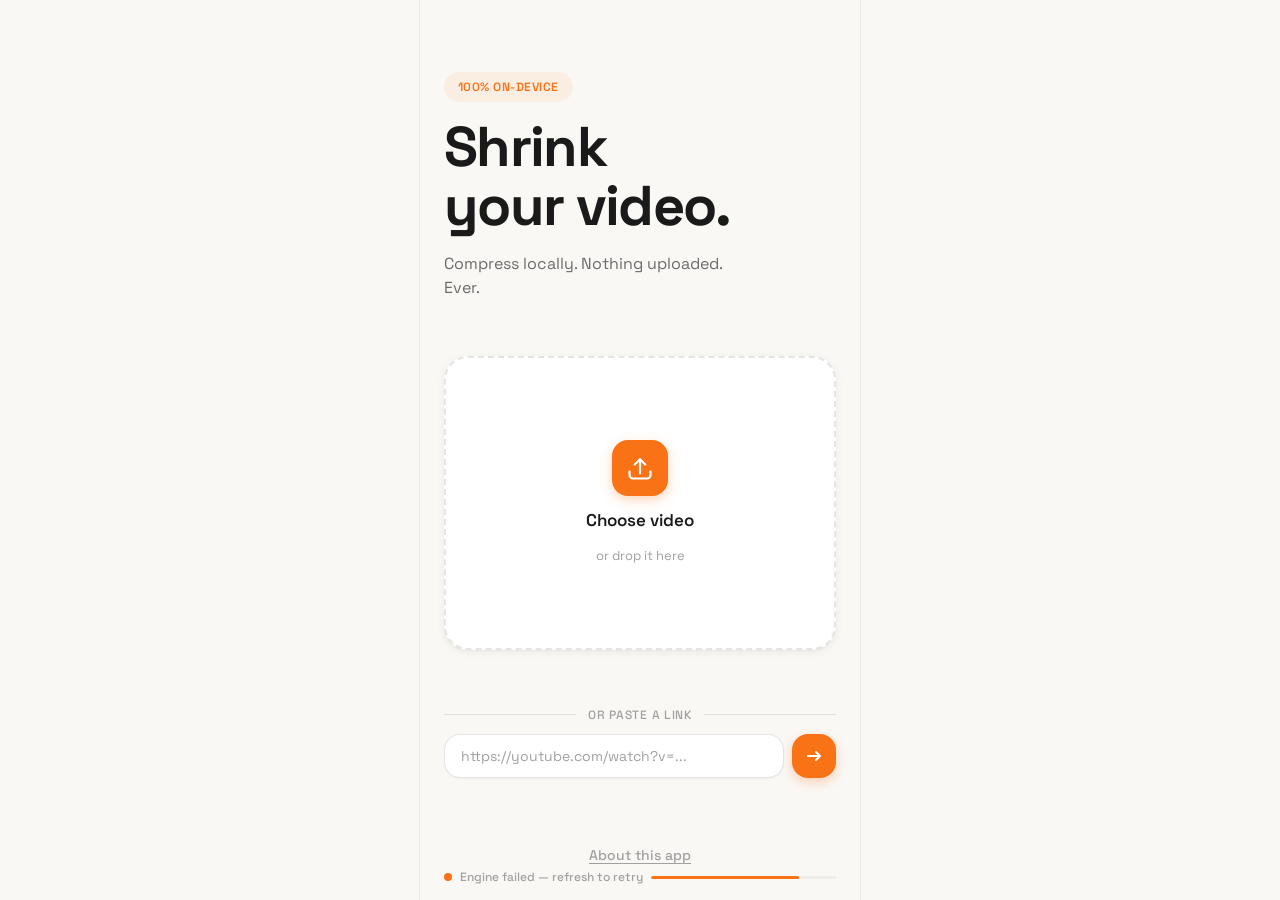
==== index.html @ b81a6e97 "Backup from mat server" ====
<!DOCTYPE html>
<html lang="en">
<head>
    <meta charset="UTF-8">
    <meta name="viewport" content="width=device-width, initial-scale=1.0, viewport-fit=cover, user-scalable=no">
    <meta name="apple-mobile-web-app-capable" content="yes">
    <meta name="apple-mobile-web-app-status-bar-style" content="default">
    <meta name="theme-color" content="#FAF8F5">
    <meta name="description" content="Compress videos instantly on your device. No uploads, no servers.">
    <title>Compress</title>
    <link rel="manifest" href="manifest.json">
    <link rel="icon" href="data:image/svg+xml,<svg xmlns='http://www.w3.org/2000/svg' viewBox='0 0 100 100'><rect width='100' height='100' rx='22' fill='%23F97316'/><path d='M30 32L50 48L70 32M30 68L50 52L70 68M35 50H65' stroke='white' stroke-width='7' stroke-linecap='round' stroke-linejoin='round' fill='none'/></svg>">
    <link rel="apple-touch-icon" href="icon-192.png">
    <link rel="preconnect" href="https://fonts.googleapis.com">
    <link rel="preconnect" href="https://fonts.gstatic.com" crossorigin>
    <link href="https://fonts.googleapis.com/css2?family=Space+Grotesk:wght@400;500;600;700&display=swap" rel="stylesheet">
    <link rel="stylesheet" href="style.css">
</head>
<body>
    <div id="app">
        <!-- Screen 1: Select Video -->
        <div id="screen-select" class="screen active" data-screen="0">
            <div class="screen-inner">
                <div class="select-top">
                    <span class="badge">100% on-device</span>
                    <h1>Shrink<br>your video.</h1>
                    <p class="tagline">Compress locally. Nothing uploaded. Ever.</p>
                </div>

                <label class="file-picker" id="dropZone">
                    <input type="file" accept="video/*" id="fileInput" hidden>
                    <div class="picker-inner">
                        <div class="picker-icon">
                            <svg viewBox="0 0 32 32" fill="none">
                                <path d="M16 22V6" stroke="currentColor" stroke-width="2.5" stroke-linecap="round"/>
                                <path d="M10 12L16 6L22 12" stroke="currentColor" stroke-width="2.5" stroke-linecap="round" stroke-linejoin="round"/>
                                <path d="M4 20v4a4 4 0 004 4h16a4 4 0 004-4v-4" stroke="currentColor" stroke-width="2.5" stroke-linecap="round"/>
                            </svg>
                        </div>
                        <span class="picker-label">Choose video</span>
                        <span class="picker-sub">or drop it here</span>
                    </div>
                </label>

                <!-- URL download -->
                <div class="url-section">
                    <div class="url-divider"><span>or paste a link</span></div>
                    <div class="url-input-wrap">
                        <input type="url" id="urlInput" class="url-input" placeholder="https://youtube.com/watch?v=..." autocomplete="off" autocapitalize="off" spellcheck="false">
                        <button class="url-go-btn" id="urlGoBtn">
                            <svg viewBox="0 0 20 20" fill="none"><path d="M4 10h12M12 6l4 4-4 4" stroke="currentColor" stroke-width="2" stroke-linecap="round" stroke-linejoin="round"/></svg>
                        </button>
                    </div>
                    <div class="url-status hidden" id="urlStatus">
                        <div class="url-status-dot"></div>
                        <span id="urlStatusText">Fetching video...</span>
                    </div>
                    <div class="url-actions hidden" id="urlActions">
                        <button class="url-action save" id="urlSaveBtn">
                            <svg viewBox="0 0 20 20" fill="none"><path d="M17 12.5v3.333A1.667 1.667 0 0115.333 17.5H4.667A1.667 1.667 0 013 15.833V12.5M6.667 8.333L10 11.667l3.333-3.334M10 11.667V2.5" stroke="currentColor" stroke-width="1.8" stroke-linecap="round" stroke-linejoin="round"/></svg>
                            Save
                        </button>
                        <button class="url-action compress" id="urlCompressBtn">
                            <svg viewBox="0 0 20 20" fill="none"><path d="M4 10h12M12 6l4 4-4 4" stroke="currentColor" stroke-width="2" stroke-linecap="round" stroke-linejoin="round"/></svg>
                            Compress
                        </button>
                        <button class="url-action edit" id="urlEditBtn">
                            <svg viewBox="0 0 20 20" fill="none"><path d="M3 17h4l10-10a2.828 2.828 0 00-4-4L3 13v4zM11 5l4 4" stroke="currentColor" stroke-width="1.8" stroke-linecap="round" stroke-linejoin="round"/></svg>
                            Edit
                        </button>
                    </div>
                </div>

                <button class="about-link" id="aboutBtn">About this app</button>
            </div>

            <!-- Resume card (shown when back with a file loaded) -->
            <div id="resumeCard" class="resume-card hidden">
                <div class="resume-info">
                    <span class="resume-name" id="resumeName">video.mp4</span>
                    <span class="resume-meta" id="resumeMeta">12.3 MB</span>
                </div>
                <button class="resume-btn" id="resumeBtn">Continue</button>
            </div>

            <div id="engineStatus" class="engine-status">
                <div class="engine-dot"></div>
                <span class="engine-label">Loading engine...</span>
                <div class="engine-progress"><div class="engine-progress-fill" id="engineFill"></div></div>
            </div>
        </div>

        <!-- Screen 2: Options -->
        <div id="screen-options" class="screen" data-screen="1">
            <div class="screen-nav">
                <button class="nav-back" data-back>
                    <svg viewBox="0 0 24 24" fill="none"><path d="M15 19l-7-7 7-7" stroke="currentColor" stroke-width="2.5" stroke-linecap="round" stroke-linejoin="round"/></svg>
                </button>
                <span class="nav-title">Settings</span>
                <div class="nav-spacer"></div>
            </div>

            <div class="screen-inner scroll-y">
                <div class="preview-card">
                    <video id="preview" playsinline muted loop></video>
                </div>

                <div class="meta-strip" id="fileInfo">
                    <div class="meta-item">
                        <span class="meta-val" id="infoSize">--</span>
                        <span class="meta-key">size</span>
                    </div>
                    <div class="meta-dot"></div>
                    <div class="meta-item">
                        <span class="meta-val" id="infoDuration">--</span>
                        <span class="meta-key">length</span>
                    </div>
                    <div class="meta-dot"></div>
                    <div class="meta-item">
                        <span class="meta-val" id="infoRes">--</span>
                        <span class="meta-key">resolution</span>
                    </div>
                </div>

                <div class="quality-section">
                    <div class="quality-pills" id="qualityControl">
                        <button class="pill" data-quality="high">High</button>
                        <button class="pill active" data-quality="medium">Medium</button>
                        <button class="pill" data-quality="low">Low</button>
                        <button class="pill accent" data-quality="target">&lt; 10 MB</button>
                    </div>
                    <p class="quality-hint" id="qualityDesc">Good balance of quality and file size. ~60% smaller.</p>
                </div>

                <!-- Estimation -->
                <div class="estimate-section">
                    <div class="estimate-row">
                        <div class="estimate-info">
                            <span class="estimate-label">Quick estimate</span>
                            <span class="estimate-value" id="estQuick">--</span>
                        </div>
                        <span class="estimate-tag">rough</span>
                    </div>

                    <button class="btn-test" id="testEstimate">
                        <svg viewBox="0 0 20 20" fill="none"><path d="M10 3v14M3 10h14" stroke="currentColor" stroke-width="2" stroke-linecap="round"/></svg>
                        Test with sample
                    </button>

                    <div class="estimate-row tested hidden" id="estTestedRow">
                        <div class="estimate-info">
                            <span class="estimate-label">Tested estimate</span>
                            <span class="estimate-value" id="estAdvanced">--</span>
                        </div>
                        <span class="estimate-tag good">tested</span>
                    </div>

                    <div class="test-steps hidden" id="estTesting">
                        <div class="step" id="step-load">
                            <div class="step-icon"></div>
                            <div class="step-body">
                                <span class="step-name">Load video into memory</span>
                                <span class="step-detail" id="step-load-detail"></span>
                            </div>
                        </div>
                        <div class="step" id="step-extract">
                            <div class="step-icon"></div>
                            <div class="step-body">
                                <span class="step-name">Extract sample clip</span>
                                <span class="step-detail" id="step-extract-detail"></span>
                            </div>
                        </div>
                        <div class="step" id="step-encode">
                            <div class="step-icon"></div>
                            <div class="step-body">
                                <span class="step-name">Encode sample</span>
                                <span class="step-detail" id="step-encode-detail"></span>
                            </div>
                        </div>
                        <div class="step" id="step-calc">
                            <div class="step-icon"></div>
                            <div class="step-body">
                                <span class="step-name">Calculate estimate</span>
                                <span class="step-detail" id="step-calc-detail"></span>
                            </div>
                        </div>
                    </div>
                </div>
            </div>

            <div class="screen-bottom">
                <button class="btn-primary" id="compressBtn">
                    <span>Compress</span>
                    <svg viewBox="0 0 20 20" fill="none"><path d="M4 10h12M12 6l4 4-4 4" stroke="currentColor" stroke-width="2" stroke-linecap="round" stroke-linejoin="round"/></svg>
                </button>
                <button class="btn-ghost" id="editBtn">
                    <svg viewBox="0 0 20 20" fill="none" class="btn-ico"><path d="M3 17h4l10-10a2.828 2.828 0 00-4-4L3 13v4zM11 5l4 4" stroke="currentColor" stroke-width="1.8" stroke-linecap="round" stroke-linejoin="round"/></svg>
                    Trim &amp; Split
                </button>
            </div>
        </div>

        <!-- Screen 3: Compressing -->
        <div id="screen-progress" class="screen" data-screen="2">
            <div class="screen-inner center-v">
                <div class="progress-block">
                    <div class="progress-ring-wrap">
                        <svg class="progress-ring" viewBox="0 0 160 160">
                            <defs>
                                <linearGradient id="ringGrad" x1="0%" y1="0%" x2="100%" y2="100%">
                                    <stop offset="0%" stop-color="#F97316"/>
                                    <stop offset="100%" stop-color="#E11D48"/>
                                </linearGradient>
                            </defs>
                            <circle class="ring-bg" cx="80" cy="80" r="68"/>
                            <circle class="ring-fill" id="progressRing" cx="80" cy="80" r="68"/>
                        </svg>
                        <div class="ring-label">
                            <span class="ring-pct" id="progressPercent">0</span><span class="ring-sym">%</span>
                        </div>
                    </div>
                    <p class="progress-msg" id="progressStatus">Preparing...</p>
                </div>
            </div>

            <div class="screen-bottom">
                <button class="btn-ghost danger" id="cancelBtn">Cancel</button>
            </div>
        </div>

        <!-- Screen 4: Done -->
        <div id="screen-done" class="screen" data-screen="3">
            <div class="screen-inner scroll-y">
                <div class="done-header">
                    <div class="done-icon">
                        <svg viewBox="0 0 48 48" fill="none">
                            <circle cx="24" cy="24" r="22" fill="#10B981" opacity="0.12"/>
                            <circle cx="24" cy="24" r="22" stroke="#10B981" stroke-width="2"/>
                            <path d="M15 24L21 30L33 18" stroke="#10B981" stroke-width="2.5" stroke-linecap="round" stroke-linejoin="round"/>
                        </svg>
                    </div>

                    <div class="size-compare">
                        <div class="size-row">
                            <span class="size-label">Before</span>
                            <span class="size-val" id="beforeSize">--</span>
                        </div>
                        <div class="size-arrow">
                            <svg viewBox="0 0 24 24" fill="none"><path d="M12 5v14M12 19l-4-4M12 19l4-4" stroke="currentColor" stroke-width="2" stroke-linecap="round" stroke-linejoin="round"/></svg>
                        </div>
                        <div class="size-row result">
                            <span class="size-label">After</span>
                            <span class="size-val" id="afterSize">--</span>
                        </div>
                    </div>

                    <div class="savings-badge">
                        <span id="savingsPercent">--</span> smaller
                    </div>
                </div>

                <!-- Compression Stats -->
                <div class="stats-panel">
                    <h3 class="stats-heading">Compression Details</h3>

                    <div class="stats-group">
                        <div class="stats-group-label">Input</div>
                        <div class="stat-row">
                            <span class="stat-key">Resolution</span>
                            <span class="stat-val" id="statInRes">--</span>
                        </div>
                        <div class="stat-row">
                            <span class="stat-key">Duration</span>
                            <span class="stat-val" id="statDuration">--</span>
                        </div>
                        <div class="stat-row">
                            <span class="stat-key">Bitrate (original)</span>
                            <span class="stat-val" id="statInBitrate">--</span>
                        </div>
                        <div class="stat-row">
                            <span class="stat-key">File size</span>
                            <span class="stat-val" id="statInSize">--</span>
                        </div>
                    </div>

                    <div class="stats-group">
                        <div class="stats-group-label">Encoding</div>
                        <div class="stat-row">
                            <span class="stat-key">Codec</span>
                            <span class="stat-val" id="statCodec">--</span>
                        </div>
                        <div class="stat-row">
                            <span class="stat-key">Mode</span>
                            <span class="stat-val" id="statMode">--</span>
                        </div>
                        <div class="stat-row">
                            <span class="stat-key">Preset</span>
                            <span class="stat-val" id="statPreset">--</span>
                        </div>
                        <div class="stat-row">
                            <span class="stat-key">Audio</span>
                            <span class="stat-val" id="statAudio">--</span>
                        </div>
                        <div class="stat-row">
                            <span class="stat-key">Container</span>
                            <span class="stat-val" id="statContainer">--</span>
                        </div>
                    </div>

                    <div class="stats-group">
                        <div class="stats-group-label">Output</div>
                        <div class="stat-row">
                            <span class="stat-key">File size</span>
                            <span class="stat-val highlight" id="statOutSize">--</span>
                        </div>
                        <div class="stat-row">
                            <span class="stat-key">Bitrate (output)</span>
                            <span class="stat-val" id="statOutBitrate">--</span>
                        </div>
                        <div class="stat-row">
                            <span class="stat-key">Compression ratio</span>
                            <span class="stat-val" id="statRatio">--</span>
                        </div>
                        <div class="stat-row">
                            <span class="stat-key">Space saved</span>
                            <span class="stat-val highlight" id="statSaved">--</span>
                        </div>
                        <div class="stat-row">
                            <span class="stat-key">Encoding time</span>
                            <span class="stat-val" id="statTime">--</span>
                        </div>
                        <div class="stat-row">
                            <span class="stat-key">Encoding speed</span>
                            <span class="stat-val" id="statSpeed">--</span>
                        </div>
                    </div>

                    <div class="stats-group">
                        <div class="stats-group-label">How it works</div>
                        <p class="stats-explainer" id="statExplainer">--</p>
                    </div>
                </div>
            </div>

            <div class="screen-bottom">
                <button class="btn-primary" id="saveBtn">
                    <svg viewBox="0 0 20 20" fill="none" class="btn-ico"><path d="M17 12.5v3.333A1.667 1.667 0 0115.333 17.5H4.667A1.667 1.667 0 013 15.833V12.5M6.667 8.333L10 11.667l3.333-3.334M10 11.667V2.5" stroke="currentColor" stroke-width="1.8" stroke-linecap="round" stroke-linejoin="round"/></svg>
                    <span>Save Video</span>
                </button>
                <button class="btn-ghost" id="shareBtn">Share</button>
                <button class="btn-text" id="anotherBtn">Compress another</button>
            </div>
        </div>

        <!-- Screen 6: Edit / Trim -->
        <div id="screen-edit" class="screen" data-screen="5">
            <div class="screen-nav">
                <button class="nav-back" id="editBack">
                    <svg viewBox="0 0 24 24" fill="none"><path d="M15 19l-7-7 7-7" stroke="currentColor" stroke-width="2.5" stroke-linecap="round" stroke-linejoin="round"/></svg>
                </button>
                <span class="nav-title">Edit</span>
                <div class="nav-spacer"></div>
            </div>

            <div class="edit-body">
                <!-- Video preview -->
                <div class="edit-preview-wrap">
                    <video id="editPreview" playsinline></video>
                    <div class="edit-time-display">
                        <span id="editCurrentTime">0:00</span>
                        <span class="edit-time-sep">/</span>
                        <span id="editTotalTime">0:00</span>
                    </div>
                </div>

                <!-- Playback controls -->
                <div class="edit-controls">
                    <button class="edit-ctrl-btn" id="editPlayBtn">
                        <svg id="editPlayIcon" viewBox="0 0 24 24" fill="none"><path d="M6 4l14 8-14 8V4z" fill="currentColor"/></svg>
                        <svg id="editPauseIcon" viewBox="0 0 24 24" fill="none" class="hidden"><rect x="5" y="4" width="4" height="16" rx="1" fill="currentColor"/><rect x="15" y="4" width="4" height="16" rx="1" fill="currentColor"/></svg>
                    </button>
                </div>

                <!-- Timeline -->
                <div class="timeline-container">
                    <div class="timeline-zoom-bar">
                        <button class="zoom-btn" id="zoomOutBtn">
                            <svg viewBox="0 0 20 20" fill="none"><path d="M5 10h10" stroke="currentColor" stroke-width="2" stroke-linecap="round"/></svg>
                        </button>
                        <div class="zoom-track" id="zoomTrack">
                            <div class="zoom-fill" id="zoomFill"></div>
                        </div>
                        <button class="zoom-btn" id="zoomInBtn">
                            <svg viewBox="0 0 20 20" fill="none"><path d="M10 5v10M5 10h10" stroke="currentColor" stroke-width="2" stroke-linecap="round"/></svg>
                        </button>
                        <span class="zoom-label" id="zoomLabel">1x</span>
                    </div>
                    <div class="timeline-scroll" id="timelineScroll">
                        <div class="timeline-track" id="timelineTrack">
                            <canvas id="timelineThumbs" height="56"></canvas>
                            <div class="timeline-segments" id="timelineSegments"></div>
                            <div class="timeline-playhead" id="timelinePlayhead"></div>
                        </div>
                    </div>
                    <div class="timeline-ruler" id="timelineRuler"></div>
                </div>

                <!-- Segment list -->
                <div class="segment-list" id="segmentList"></div>
            </div>

            <div class="screen-bottom edit-bottom">
                <div class="edit-actions">
                    <button class="edit-action-btn" id="editSplitBtn">
                        <svg viewBox="0 0 24 24" fill="none"><path d="M12 3v18M3 12h18" stroke="currentColor" stroke-width="2.5" stroke-linecap="round"/></svg>
                        <span>Split</span>
                    </button>
                    <button class="edit-action-btn danger" id="editDeleteBtn" disabled>
                        <svg viewBox="0 0 24 24" fill="none"><path d="M5 7h14M9 7V5a2 2 0 012-2h2a2 2 0 012 2v2M10 11v6M14 11v6M6 7l1 12a2 2 0 002 2h6a2 2 0 002-2l1-12" stroke="currentColor" stroke-width="2" stroke-linecap="round" stroke-linejoin="round"/></svg>
                        <span>Delete</span>
                    </button>
                    <button class="edit-action-btn" id="editUndoBtn" disabled>
                        <svg viewBox="0 0 24 24" fill="none"><path d="M3 10h13a4 4 0 010 8H9M3 10l4-4M3 10l4 4" stroke="currentColor" stroke-width="2" stroke-linecap="round" stroke-linejoin="round"/></svg>
                        <span>Undo</span>
                    </button>
                </div>
                <button class="btn-primary" id="editExportBtn">
                    <span>Export</span>
                    <svg viewBox="0 0 20 20" fill="none"><path d="M4 10h12M12 6l4 4-4 4" stroke="currentColor" stroke-width="2" stroke-linecap="round" stroke-linejoin="round"/></svg>
                </button>
            </div>
        </div>

        <!-- Screen 5: About -->
        <div id="screen-about" class="screen" data-screen="4">
            <div class="screen-nav">
                <button class="nav-back" data-back-home>
                    <svg viewBox="0 0 24 24" fill="none"><path d="M15 19l-7-7 7-7" stroke="currentColor" stroke-width="2.5" stroke-linecap="round" stroke-linejoin="round"/></svg>
                </button>
                <span class="nav-title">About</span>
                <div class="nav-spacer"></div>
            </div>

            <div class="screen-inner scroll-y">
                <div class="about-content">
                    <h2>No ads. No tracking.<br>No cloud.</h2>

                    <p>Your video never leaves your device. We compress it right here, in your browser, using FFmpeg compiled to WebAssembly.</p>

                    <p>Why? Because compression is solved. FFmpeg has been doing this for 25 years. There's no reason to upload your private videos to some server, wait in a queue, and download a watermarked result.</p>

                    <div class="about-divider"></div>

                    <h3>How it works</h3>
                    <p>FFmpeg.wasm runs entirely in your browser. The ~30 MB engine downloads once and gets cached. After that, compression works offline.</p>

                    <p>No account. No login. No "premium tier." No "3 free conversions." Just pick a video and compress it.</p>

                    <div class="about-divider"></div>

                    <h3>Open source</h3>
                    <p>Every line of code is public. Audit it yourself.</p>
                    <a href="https://github.com/Tsangares/compress" target="_blank" rel="noopener" class="about-link-ext">
                        View source on GitHub
                        <svg viewBox="0 0 20 20" fill="none"><path d="M6 14L14 6M14 6H8M14 6v6" stroke="currentColor" stroke-width="1.8" stroke-linecap="round" stroke-linejoin="round"/></svg>
                    </a>

                    <div class="about-footer">
                        <p>Built with FFmpeg, spite for ads, and a belief that tools should be free.</p>
                    </div>
                </div>
            </div>
        </div>
    </div>

    <script src="lib/ffmpeg.js"></script>
    <script src="lib/util.js"></script>
    <script type="module" src="app.js"></script>
</body>
</html>
---- style.css ----
/* ======================================================
   Compress — Warm Tactile Design
   Light, physical, not-a-template aesthetic
   ====================================================== */

:root {
    --bg: #FAF8F5;
    --surface: #FFFFFF;
    --surface-dim: #F0EDE8;
    --border: rgba(0, 0, 0, 0.06);
    --border-strong: rgba(0, 0, 0, 0.1);
    --text: #1A1A1A;
    --text-2: #6B6B6B;
    --text-3: #A0A0A0;
    --accent: #F97316;
    --accent-hover: #EA580C;
    --accent-soft: rgba(249, 115, 22, 0.08);
    --accent-glow: rgba(249, 115, 22, 0.15);
    --success: #10B981;
    --success-soft: rgba(16, 185, 129, 0.08);
    --danger: #E11D48;
    --r: 16px;
    --r-lg: 24px;
    --r-full: 9999px;
    --shadow-sm: 0 1px 2px rgba(0,0,0,0.04);
    --shadow: 0 2px 8px rgba(0,0,0,0.06), 0 1px 2px rgba(0,0,0,0.04);
    --shadow-lg: 0 8px 24px rgba(0,0,0,0.08), 0 2px 8px rgba(0,0,0,0.04);
    --shadow-xl: 0 16px 48px rgba(0,0,0,0.10), 0 4px 12px rgba(0,0,0,0.05);
    --safe-b: env(safe-area-inset-bottom, 0px);
    --safe-t: env(safe-area-inset-top, 0px);
    --font: 'Space Grotesk', -apple-system, system-ui, sans-serif;
    --spring: cubic-bezier(0.34, 1.56, 0.64, 1);
    --ease: cubic-bezier(0.4, 0, 0.2, 1);
}

/* ---- Reset ---- */
*, *::before, *::after {
    box-sizing: border-box;
    margin: 0;
    padding: 0;
    -webkit-tap-highlight-color: transparent;
}

html, body {
    height: 100dvh;
    overflow: hidden;
    overscroll-behavior: none;
    background: var(--bg);
    color: var(--text);
    font-family: var(--font);
    font-size: 16px;
    line-height: 1.5;
    -webkit-font-smoothing: antialiased;
    touch-action: manipulation;
}

body { position: fixed; width: 100%; }

#app {
    position: relative;
    width: 100%;
    height: 100dvh;
    overflow: hidden;
}

button, label, .quality-pills, .meta-strip, .screen-nav, .badge {
    user-select: none;
    -webkit-user-select: none;
}

/* ======================================================
   Screen System
   ====================================================== */

.screen {
    position: absolute;
    inset: 0;
    display: flex;
    flex-direction: column;
    background: var(--bg);
    transform: translateX(105%);
    opacity: 0;
    visibility: hidden;
    transition: transform 0.45s var(--ease), opacity 0.35s var(--ease), visibility 0s 0.45s;
    will-change: transform, opacity;
    z-index: 1;
}

.screen.active {
    transform: translateX(0);
    opacity: 1;
    visibility: visible;
    z-index: 2;
    transition: transform 0.45s var(--ease), opacity 0.35s var(--ease), visibility 0s 0s;
}

.screen.exit-left {
    transform: translateX(-25%);
    opacity: 0;
    visibility: hidden;
    transition: transform 0.45s var(--ease), opacity 0.35s var(--ease), visibility 0s 0.45s;
}

.screen-inner {
    flex: 1;
    padding: 0 24px;
    overflow-y: auto;
    overflow-x: hidden;
    -webkit-overflow-scrolling: touch;
    scrollbar-width: none;
}
.screen-inner::-webkit-scrollbar { width: 0; }

.scroll-y { padding-bottom: 100px; }

.center-v {
    display: flex;
    flex-direction: column;
    align-items: center;
    justify-content: center;
}

/* ---- Nav bar ---- */
.screen-nav {
    display: flex;
    align-items: center;
    gap: 12px;
    padding: 8px 16px;
    padding-top: calc(8px + var(--safe-t));
    min-height: 52px;
    background: rgba(250, 248, 245, 0.8);
    backdrop-filter: blur(16px);
    -webkit-backdrop-filter: blur(16px);
    position: sticky;
    top: 0;
    z-index: 10;
}

.nav-back {
    width: 44px;
    height: 44px;
    display: grid;
    place-items: center;
    border: none;
    background: var(--surface);
    color: var(--text);
    border-radius: var(--r-full);
    min-width: 44px;
    cursor: pointer;
    box-shadow: var(--shadow-sm);
    transition: transform 0.2s var(--spring);
}
.nav-back:active { transform: scale(0.88); }
.nav-back svg { width: 20px; height: 20px; }

.nav-title {
    font-size: 15px;
    font-weight: 600;
    letter-spacing: -0.01em;
}

.nav-spacer { flex: 1; }

/* ---- Screen bottom ---- */
.screen-bottom {
    padding: 12px 24px;
    padding-bottom: calc(16px + var(--safe-b));
    display: flex;
    flex-direction: column;
    gap: 8px;
}

/* ======================================================
   Screen 1 — Select
   ====================================================== */

#screen-select .screen-inner {
    display: flex;
    flex-direction: column;
    justify-content: space-between;
    padding-top: calc(72px + var(--safe-t));
    padding-bottom: 24px;
    gap: 40px;
}

.select-top {
    display: flex;
    flex-direction: column;
    gap: 16px;
}

.badge {
    display: inline-flex;
    align-self: flex-start;
    padding: 6px 14px;
    font-size: 12px;
    font-weight: 600;
    letter-spacing: 0.04em;
    text-transform: uppercase;
    color: var(--accent);
    background: var(--accent-soft);
    border-radius: var(--r-full);
}

.select-top h1 {
    font-size: clamp(40px, 10vw, 56px);
    font-weight: 700;
    line-height: 1.05;
    letter-spacing: -0.03em;
    color: var(--text);
}

.tagline {
    font-size: 16px;
    color: var(--text-2);
    max-width: 280px;
    line-height: 1.5;
}

/* ---- File Picker ---- */
.file-picker {
    display: flex;
    align-items: center;
    justify-content: center;
    width: 100%;
    aspect-ratio: 4 / 3;
    border-radius: var(--r-lg);
    cursor: pointer;
    background: var(--surface);
    border: 2px dashed var(--border-strong);
    box-shadow: var(--shadow);
    transition: transform 0.3s var(--spring), border-color 0.3s, box-shadow 0.3s;
    position: relative;
    overflow: hidden;
}

.file-picker::before {
    content: '';
    position: absolute;
    inset: 0;
    background: linear-gradient(135deg, var(--accent-soft) 0%, transparent 60%);
    opacity: 0;
    transition: opacity 0.3s;
}

.file-picker:active {
    transform: scale(0.97);
    border-color: var(--accent);
    box-shadow: var(--shadow-lg);
}
.file-picker:active::before { opacity: 1; }

.file-picker.drag-over {
    border-color: var(--accent);
    border-style: solid;
    box-shadow: 0 0 0 4px var(--accent-glow), var(--shadow-lg);
}
.file-picker.drag-over::before { opacity: 1; }

.picker-inner {
    display: flex;
    flex-direction: column;
    align-items: center;
    gap: 12px;
    position: relative;
    z-index: 1;
}

.picker-icon {
    width: 56px;
    height: 56px;
    display: grid;
    place-items: center;
    background: var(--accent);
    color: white;
    border-radius: var(--r);
    box-shadow: 0 4px 12px rgba(249, 115, 22, 0.3);
    transition: transform 0.3s var(--spring);
}
.file-picker:active .picker-icon { transform: scale(1.08); }
.picker-icon svg { width: 28px; height: 28px; }

.picker-label {
    font-size: 17px;
    font-weight: 600;
    color: var(--text);
}

.picker-sub {
    font-size: 13px;
    color: var(--text-3);
    display: none;
}

@media (min-width: 640px) {
    .picker-sub { display: block; }
}

/* ---- URL download section ---- */
.url-section {
    display: flex;
    flex-direction: column;
    gap: 10px;
    width: 100%;
}

.url-divider {
    display: flex;
    align-items: center;
    gap: 12px;
    color: var(--text-3);
    font-size: 12px;
    font-weight: 500;
    text-transform: uppercase;
    letter-spacing: 0.06em;
}

.url-divider::before,
.url-divider::after {
    content: '';
    flex: 1;
    height: 1px;
    background: var(--border-strong);
}

.url-input-wrap {
    display: flex;
    gap: 8px;
    align-items: center;
}

.url-input {
    flex: 1;
    padding: 12px 16px;
    border: 1.5px solid var(--border-strong);
    border-radius: var(--r);
    background: var(--surface);
    color: var(--text);
    font-size: 14px;
    font-family: var(--font);
    font-weight: 500;
    box-shadow: var(--shadow-sm);
    transition: border-color 0.2s, box-shadow 0.2s;
    outline: none;
    min-width: 0;
}

.url-input:focus {
    border-color: var(--accent);
    box-shadow: 0 0 0 3px var(--accent-glow);
}

.url-input::placeholder {
    color: var(--text-3);
    font-weight: 400;
}

.url-go-btn {
    width: 44px;
    height: 44px;
    display: grid;
    place-items: center;
    border: none;
    background: var(--accent);
    color: white;
    border-radius: var(--r);
    cursor: pointer;
    box-shadow: 0 4px 12px rgba(249, 115, 22, 0.3);
    transition: transform 0.2s var(--spring);
    flex-shrink: 0;
}

.url-go-btn:active { transform: scale(0.9); }
.url-go-btn:disabled { opacity: 0.4; pointer-events: none; }
.url-go-btn svg { width: 20px; height: 20px; }

.url-status {
    display: flex;
    align-items: center;
    gap: 8px;
    padding: 10px 14px;
    background: var(--surface);
    border-radius: var(--r);
    box-shadow: var(--shadow-sm);
    font-size: 13px;
    font-weight: 500;
    color: var(--text-2);
    animation: slideUp 0.3s var(--spring);
}

.url-status-dot {
    width: 8px;
    height: 8px;
    border-radius: 50%;
    background: var(--accent);
    animation: pulse-dot 1.5s ease-in-out infinite;
    flex-shrink: 0;
}

.url-status.done .url-status-dot {
    background: var(--success);
    animation: none;
}

.url-status.error .url-status-dot {
    background: var(--danger);
    animation: none;
}

/* ---- URL action buttons ---- */
.url-actions {
    display: flex;
    gap: 8px;
    animation: slideUp 0.3s var(--spring);
}

.url-action {
    flex: 1;
    display: flex;
    flex-direction: column;
    align-items: center;
    gap: 4px;
    padding: 12px 8px;
    border: 1.5px solid var(--border-strong);
    border-radius: var(--r);
    background: var(--surface);
    color: var(--text-2);
    font-size: 12px;
    font-weight: 600;
    font-family: var(--font);
    cursor: pointer;
    box-shadow: var(--shadow-sm);
    transition: all 0.2s var(--spring);
}

.url-action:active { transform: scale(0.94); }
.url-action svg { width: 20px; height: 20px; }

.url-action.save {
    border-color: rgba(16, 185, 129, 0.3);
    color: var(--success);
    background: var(--success-soft);
}

.url-action.compress {
    border-color: rgba(26, 26, 26, 0.15);
    color: var(--text);
    background: var(--surface);
}

.url-action.edit {
    border-color: rgba(249, 115, 22, 0.2);
    color: var(--accent);
    background: var(--accent-soft);
}

/* ---- Engine status chip ---- */
.engine-status {
    position: absolute;
    bottom: 0;
    left: 0;
    right: 0;
    display: flex;
    align-items: center;
    gap: 8px;
    padding: 14px 24px;
    padding-bottom: calc(14px + var(--safe-b));
    transition: opacity 0.4s;
}

.engine-status.ready {
    opacity: 0;
    pointer-events: none;
    transition-delay: 1.5s;
}

.engine-dot {
    width: 8px;
    height: 8px;
    border-radius: 50%;
    background: var(--accent);
    animation: pulse-dot 1.5s ease-in-out infinite;
    flex-shrink: 0;
}

.engine-status.ready .engine-dot {
    background: var(--success);
    animation: none;
}

@keyframes pulse-dot {
    0%, 100% { opacity: 0.4; }
    50% { opacity: 1; }
}

.engine-label {
    font-size: 12px;
    color: var(--text-3);
    font-weight: 500;
    flex-shrink: 0;
}

.engine-progress {
    flex: 1;
    height: 3px;
    background: var(--surface-dim);
    border-radius: 2px;
    overflow: hidden;
}

.engine-progress-fill {
    height: 100%;
    width: 0%;
    background: var(--accent);
    border-radius: 2px;
    transition: width 0.4s var(--ease);
}

.engine-status.ready .engine-progress {
    display: none;
}

/* ---- Resume card ---- */
.resume-card {
    position: absolute;
    bottom: 60px;
    left: 24px;
    right: 24px;
    display: flex;
    align-items: center;
    justify-content: space-between;
    gap: 12px;
    padding: 14px 16px;
    background: var(--surface);
    border-radius: var(--r);
    box-shadow: var(--shadow-lg);
    border: 1.5px solid var(--border-strong);
    animation: slideUp 0.35s var(--spring);
}

@keyframes slideUp {
    from { opacity: 0; transform: translateY(12px); }
    to { opacity: 1; transform: translateY(0); }
}

.resume-info {
    display: flex;
    flex-direction: column;
    gap: 2px;
    min-width: 0;
}

.resume-name {
    font-size: 14px;
    font-weight: 600;
    color: var(--text);
    overflow: hidden;
    text-overflow: ellipsis;
    white-space: nowrap;
}

.resume-meta {
    font-size: 12px;
    color: var(--text-3);
    font-weight: 500;
}

.resume-btn {
    padding: 8px 18px;
    border: none;
    border-radius: var(--r-full);
    background: var(--text);
    color: var(--surface);
    font-size: 13px;
    font-weight: 600;
    font-family: var(--font);
    cursor: pointer;
    flex-shrink: 0;
    transition: transform 0.2s var(--spring);
}

.resume-btn:active { transform: scale(0.94); }

/* ======================================================
   Screen 2 — Options
   ====================================================== */

.preview-card {
    width: 100%;
    aspect-ratio: 16 / 9;
    border-radius: var(--r-lg);
    overflow: hidden;
    background: #000;
    box-shadow: var(--shadow-xl);
    margin-bottom: 20px;
}

.preview-card video {
    width: 100%;
    height: 100%;
    object-fit: contain;
}

/* ---- Meta strip ---- */
.meta-strip {
    display: flex;
    align-items: center;
    justify-content: center;
    gap: 16px;
    padding: 14px 0;
    margin-bottom: 28px;
}

.meta-item {
    display: flex;
    flex-direction: column;
    align-items: center;
    gap: 1px;
}

.meta-val {
    font-size: 15px;
    font-weight: 700;
    letter-spacing: -0.01em;
    font-variant-numeric: tabular-nums;
}

.meta-key {
    font-size: 11px;
    color: var(--text-3);
    text-transform: uppercase;
    letter-spacing: 0.06em;
    font-weight: 500;
}

.meta-dot {
    width: 3px;
    height: 3px;
    border-radius: 50%;
    background: var(--text-3);
    opacity: 0.5;
}

/* ---- Quality pills ---- */
.quality-section {
    display: flex;
    flex-direction: column;
    gap: 12px;
}

.quality-pills {
    display: flex;
    gap: 8px;
    flex-wrap: wrap;
}

.pill {
    flex: 1;
    min-width: 0;
    padding: 12px 8px;
    border: 1.5px solid var(--border-strong);
    border-radius: var(--r);
    background: var(--surface);
    color: var(--text-2);
    font-size: 14px;
    font-weight: 600;
    font-family: var(--font);
    cursor: pointer;
    transition: all 0.25s var(--spring);
    box-shadow: var(--shadow-sm);
    text-align: center;
    white-space: nowrap;
}

.pill:active:not(:disabled) { transform: scale(0.94); }

.pill:disabled {
    opacity: 0.4;
    pointer-events: none;
}

.pill.active {
    background: var(--text);
    color: var(--surface);
    border-color: var(--text);
    box-shadow: var(--shadow);
}

.pill.accent.active {
    background: var(--accent);
    color: white;
    border-color: var(--accent);
    box-shadow: 0 4px 12px rgba(249, 115, 22, 0.3);
}

.quality-hint {
    font-size: 14px;
    color: var(--text-3);
    line-height: 1.5;
    padding: 0 4px;
}

/* ======================================================
   Buttons
   ====================================================== */

.btn-primary {
    display: flex;
    align-items: center;
    justify-content: center;
    gap: 8px;
    width: 100%;
    padding: 16px 24px;
    border: none;
    border-radius: var(--r);
    background: var(--text);
    color: var(--surface);
    font-size: 16px;
    font-weight: 600;
    font-family: var(--font);
    cursor: pointer;
    box-shadow: var(--shadow-lg);
    transition: transform 0.2s var(--spring), box-shadow 0.2s;
    position: relative;
    overflow: hidden;
}

.btn-primary::after {
    content: '';
    position: absolute;
    inset: 0;
    background: linear-gradient(to bottom, rgba(255,255,255,0.06), transparent);
    pointer-events: none;
}

.btn-primary:active {
    transform: scale(0.97) translateY(1px);
    box-shadow: var(--shadow);
}

.btn-primary:disabled {
    opacity: 0.4;
    pointer-events: none;
}

.btn-primary svg, .btn-ico { width: 18px; height: 18px; }

.btn-ghost {
    width: 100%;
    padding: 14px 24px;
    border: 1.5px solid var(--border-strong);
    border-radius: var(--r);
    background: var(--surface);
    color: var(--text);
    font-size: 15px;
    font-weight: 600;
    font-family: var(--font);
    cursor: pointer;
    box-shadow: var(--shadow-sm);
    transition: transform 0.2s var(--spring);
}

.btn-ghost:active { transform: scale(0.97); }

.btn-ghost.danger {
    color: var(--danger);
    border-color: rgba(225, 29, 72, 0.2);
    background: rgba(225, 29, 72, 0.04);
}

.btn-text {
    width: 100%;
    padding: 10px 24px;
    border: none;
    background: none;
    color: var(--text-3);
    font-size: 14px;
    font-weight: 600;
    font-family: var(--font);
    cursor: pointer;
}
.btn-text:active { color: var(--text-2); }

/* ======================================================
   Screen 3 — Progress
   ====================================================== */

.progress-block {
    display: flex;
    flex-direction: column;
    align-items: center;
    gap: 24px;
}

.progress-ring-wrap {
    position: relative;
    width: 180px;
    height: 180px;
    display: grid;
    place-items: center;
}

.progress-ring {
    width: 100%;
    height: 100%;
    transform: rotate(-90deg);
}

.ring-bg {
    fill: none;
    stroke: var(--surface-dim);
    stroke-width: 5;
}

.ring-fill {
    fill: none;
    stroke: url(#ringGrad);
    stroke-width: 5;
    stroke-linecap: round;
    stroke-dasharray: 427.26;
    stroke-dashoffset: 427.26;
    transition: stroke-dashoffset 0.5s var(--ease);
}

.ring-label {
    position: absolute;
    display: flex;
    align-items: baseline;
}

.ring-pct {
    font-size: 52px;
    font-weight: 700;
    letter-spacing: -0.03em;
    font-variant-numeric: tabular-nums;
}

.ring-sym {
    font-size: 20px;
    font-weight: 600;
    color: var(--text-3);
    margin-left: 2px;
}

.progress-msg {
    font-size: 15px;
    color: var(--text-3);
    font-weight: 500;
}

/* ======================================================
   Screen 4 — Done
   ====================================================== */

.done-block {
    display: flex;
    flex-direction: column;
    align-items: center;
    gap: 28px;
}

.done-icon {
    width: 72px;
    height: 72px;
    animation: pop 0.5s var(--spring);
}
.done-icon svg { width: 100%; height: 100%; }

.size-compare {
    display: flex;
    flex-direction: column;
    align-items: center;
    gap: 6px;
    width: 100%;
    max-width: 260px;
}

.size-row {
    display: flex;
    justify-content: space-between;
    width: 100%;
    padding: 14px 20px;
    background: var(--surface);
    border-radius: var(--r);
    box-shadow: var(--shadow);
}

.size-row.result {
    background: var(--success-soft);
    box-shadow: none;
    border: 1.5px solid rgba(16, 185, 129, 0.2);
}

.size-label {
    font-size: 14px;
    color: var(--text-3);
    font-weight: 500;
}

.size-val {
    font-size: 14px;
    font-weight: 700;
    font-variant-numeric: tabular-nums;
}

.size-row.result .size-val { color: var(--success); }

.size-arrow {
    width: 20px;
    height: 20px;
    color: var(--text-3);
    opacity: 0.4;
}
.size-arrow svg { width: 100%; height: 100%; }

.savings-badge {
    display: inline-flex;
    padding: 8px 20px;
    font-size: 15px;
    font-weight: 700;
    color: var(--success);
    background: var(--success-soft);
    border-radius: var(--r-full);
}

/* ---- Done header (replaces center-v) ---- */
.done-header {
    display: flex;
    flex-direction: column;
    align-items: center;
    gap: 20px;
    padding-top: calc(40px + var(--safe-t));
    padding-bottom: 8px;
}

/* ======================================================
   Stats Panel
   ====================================================== */

.stats-panel {
    margin-top: 24px;
    padding-bottom: 20px;
}

.stats-heading {
    font-size: 16px;
    font-weight: 700;
    letter-spacing: -0.01em;
    margin-bottom: 16px;
}

.stats-group {
    background: var(--surface);
    border-radius: var(--r);
    box-shadow: var(--shadow-sm);
    padding: 4px 0;
    margin-bottom: 12px;
    overflow: hidden;
}

.stats-group-label {
    font-size: 11px;
    font-weight: 600;
    text-transform: uppercase;
    letter-spacing: 0.06em;
    color: var(--text-3);
    padding: 10px 16px 4px;
}

.stat-row {
    display: flex;
    justify-content: space-between;
    align-items: center;
    padding: 9px 16px;
    gap: 12px;
}

.stat-row + .stat-row {
    border-top: 1px solid var(--border);
}

.stat-key {
    font-size: 13px;
    color: var(--text-2);
    font-weight: 500;
}

.stat-val {
    font-size: 13px;
    font-weight: 600;
    color: var(--text);
    text-align: right;
    font-variant-numeric: tabular-nums;
}

.stat-val.highlight {
    color: var(--success);
    font-weight: 700;
}

.stats-explainer {
    font-size: 13px;
    line-height: 1.55;
    color: var(--text-3);
    padding: 8px 16px 12px;
}

/* ======================================================
   Estimation
   ====================================================== */

.estimate-section {
    margin-top: 24px;
    display: flex;
    flex-direction: column;
    gap: 10px;
}

.estimate-row {
    display: flex;
    align-items: center;
    justify-content: space-between;
    padding: 14px 16px;
    background: var(--surface);
    border-radius: var(--r);
    box-shadow: var(--shadow-sm);
}

.estimate-info {
    display: flex;
    flex-direction: column;
    gap: 2px;
}

.estimate-label {
    font-size: 12px;
    color: var(--text-3);
    font-weight: 500;
    text-transform: uppercase;
    letter-spacing: 0.04em;
}

.estimate-value {
    font-size: 18px;
    font-weight: 700;
    font-variant-numeric: tabular-nums;
}

.estimate-tag {
    font-size: 11px;
    font-weight: 600;
    text-transform: uppercase;
    letter-spacing: 0.05em;
    padding: 4px 10px;
    border-radius: var(--r-full);
    background: var(--surface-dim);
    color: var(--text-3);
}

.estimate-tag.good {
    background: var(--success-soft);
    color: var(--success);
}

.btn-test {
    display: flex;
    align-items: center;
    justify-content: center;
    gap: 8px;
    width: 100%;
    padding: 12px 16px;
    border: 1.5px dashed var(--border-strong);
    border-radius: var(--r);
    background: none;
    color: var(--text-2);
    font-size: 14px;
    font-weight: 600;
    font-family: var(--font);
    cursor: pointer;
    transition: all 0.2s var(--spring);
}

.btn-test:active {
    transform: scale(0.97);
    border-color: var(--accent);
    color: var(--accent);
}

.btn-test:disabled {
    opacity: 0.4;
    pointer-events: none;
}

.btn-test svg {
    width: 16px;
    height: 16px;
}

/* ---- Test steps checklist ---- */
.test-steps {
    display: flex;
    flex-direction: column;
    gap: 2px;
    padding: 12px 16px;
    background: var(--surface);
    border-radius: var(--r);
    box-shadow: var(--shadow-sm);
}

.step {
    display: flex;
    align-items: flex-start;
    gap: 12px;
    padding: 8px 0;
    opacity: 0.35;
    transition: opacity 0.3s;
}

.step.active, .step.done {
    opacity: 1;
}

.step-icon {
    width: 20px;
    height: 20px;
    min-width: 20px;
    border-radius: 50%;
    border: 2px solid var(--border-strong);
    margin-top: 1px;
    position: relative;
    transition: border-color 0.3s, background 0.3s;
}

.step.active .step-icon {
    border-color: var(--accent);
    border-top-color: transparent;
    animation: spin 0.7s linear infinite;
}

.step.done .step-icon {
    border-color: var(--success);
    background: var(--success);
}

.step.done .step-icon::after {
    content: '';
    position: absolute;
    top: 3px;
    left: 5px;
    width: 5px;
    height: 8px;
    border: solid white;
    border-width: 0 2px 2px 0;
    transform: rotate(45deg);
}

.step-body {
    display: flex;
    flex-direction: column;
    gap: 2px;
    min-width: 0;
}

.step-name {
    font-size: 13px;
    font-weight: 600;
    color: var(--text);
}

.step-detail {
    font-size: 12px;
    color: var(--text-3);
    font-weight: 500;
    font-variant-numeric: tabular-nums;
}

.step-detail:empty {
    display: none;
}

@keyframes spin {
    to { transform: rotate(360deg); }
}

/* ======================================================
   Screen 5 — About
   ====================================================== */

.about-content {
    padding-top: 16px;
    padding-bottom: 40px;
}

.about-content h2 {
    font-size: 28px;
    font-weight: 700;
    letter-spacing: -0.02em;
    line-height: 1.15;
    margin-bottom: 20px;
}

.about-content h3 {
    font-size: 18px;
    font-weight: 700;
    letter-spacing: -0.01em;
    margin-bottom: 10px;
}

.about-content p {
    font-size: 15px;
    line-height: 1.65;
    color: var(--text-2);
    margin-bottom: 16px;
}

.about-divider {
    width: 40px;
    height: 3px;
    background: var(--surface-dim);
    border-radius: 2px;
    margin: 28px 0;
}

.about-link-ext {
    display: inline-flex;
    align-items: center;
    gap: 6px;
    font-size: 15px;
    font-weight: 600;
    color: var(--accent);
    text-decoration: none;
    padding: 10px 0;
    transition: opacity 0.2s;
}

.about-link-ext:active { opacity: 0.7; }

.about-link-ext svg {
    width: 16px;
    height: 16px;
}

.about-footer {
    margin-top: 40px;
    padding-top: 20px;
    border-top: 1px solid var(--border);
}

.about-footer p {
    font-size: 14px;
    color: var(--text-3);
    font-style: italic;
}

/* ---- About link on home screen ---- */
.about-link {
    display: block;
    text-align: center;
    padding: 12px;
    border: none;
    background: none;
    color: var(--text-3);
    font-size: 14px;
    font-weight: 500;
    font-family: var(--font);
    cursor: pointer;
    text-decoration: underline;
    text-underline-offset: 3px;
}

.about-link:active { color: var(--text-2); }

/* ======================================================
   Animations
   ====================================================== */

@keyframes pop {
    0% { transform: scale(0); opacity: 0; }
    60% { transform: scale(1.15); }
    100% { transform: scale(1); opacity: 1; }
}

/* ======================================================
   Desktop
   ====================================================== */

@media (min-width: 640px) {
    #app {
        max-width: 440px;
        margin: 0 auto;
        box-shadow: -1px 0 0 var(--border), 1px 0 0 var(--border);
    }

    .file-picker:hover {
        border-color: var(--accent);
        box-shadow: 0 0 0 4px var(--accent-glow), var(--shadow-lg);
    }
    .file-picker:hover::before { opacity: 1; }
    .file-picker:hover .picker-icon { transform: scale(1.08); }

    .btn-primary:hover {
        box-shadow: var(--shadow-xl);
    }

    .pill:hover {
        border-color: var(--text-3);
    }
}

/* ======================================================
   Screen 6 — Edit / Trim
   ====================================================== */

.edit-body {
    flex: 1;
    display: flex;
    flex-direction: column;
    overflow: hidden;
}

/* ---- Video preview ---- */
.edit-preview-wrap {
    position: relative;
    width: 100%;
    aspect-ratio: 16 / 9;
    background: #000;
    flex-shrink: 0;
}

.edit-preview-wrap video {
    width: 100%;
    height: 100%;
    object-fit: contain;
}

.edit-time-display {
    position: absolute;
    bottom: 8px;
    right: 12px;
    font-size: 12px;
    font-weight: 600;
    font-variant-numeric: tabular-nums;
    color: rgba(255, 255, 255, 0.85);
    background: rgba(0, 0, 0, 0.5);
    backdrop-filter: blur(8px);
    -webkit-backdrop-filter: blur(8px);
    padding: 3px 8px;
    border-radius: 6px;
}

.edit-time-sep {
    opacity: 0.5;
    margin: 0 2px;
}

/* ---- Playback controls ---- */
.edit-controls {
    display: flex;
    align-items: center;
    justify-content: center;
    padding: 8px 0;
    flex-shrink: 0;
}

.edit-ctrl-btn {
    width: 44px;
    height: 44px;
    display: grid;
    place-items: center;
    border: none;
    background: var(--surface);
    color: var(--text);
    border-radius: var(--r-full);
    box-shadow: var(--shadow);
    cursor: pointer;
    transition: transform 0.2s var(--spring);
}

.edit-ctrl-btn:active { transform: scale(0.88); }
.edit-ctrl-btn svg { width: 22px; height: 22px; }

/* ---- Timeline ---- */
.timeline-container {
    padding: 0 24px;
    flex-shrink: 0;
    display: flex;
    flex-direction: column;
    gap: 6px;
}

/* ---- Zoom controls ---- */
.timeline-zoom-bar {
    display: flex;
    align-items: center;
    gap: 8px;
}

.zoom-btn {
    width: 28px;
    height: 28px;
    display: grid;
    place-items: center;
    border: 1px solid var(--border-strong);
    border-radius: var(--r-full);
    background: var(--surface);
    color: var(--text-2);
    cursor: pointer;
    flex-shrink: 0;
    transition: transform 0.15s var(--spring);
}
.zoom-btn:active { transform: scale(0.88); }
.zoom-btn svg { width: 14px; height: 14px; }

.zoom-track {
    flex: 1;
    height: 4px;
    background: var(--surface-dim);
    border-radius: 2px;
    overflow: hidden;
}

.zoom-fill {
    height: 100%;
    width: 0%;
    background: var(--accent);
    border-radius: 2px;
    transition: width 0.15s var(--ease);
}

.zoom-label {
    font-size: 11px;
    font-weight: 600;
    color: var(--text-3);
    min-width: 28px;
    text-align: right;
    font-variant-numeric: tabular-nums;
}

/* ---- Timeline ruler ---- */
.timeline-ruler {
    position: relative;
    height: 16px;
    overflow: hidden;
}

.ruler-mark {
    position: absolute;
    top: 0;
    display: flex;
    flex-direction: column;
    align-items: center;
    transform: translateX(-50%);
}

.ruler-tick {
    width: 1px;
    height: 5px;
    background: var(--text-3);
    opacity: 0.4;
}

.ruler-tick.major {
    height: 8px;
    opacity: 0.7;
}

.ruler-time {
    font-size: 9px;
    color: var(--text-3);
    font-weight: 500;
    font-variant-numeric: tabular-nums;
    white-space: nowrap;
    margin-top: 1px;
}

.timeline-scroll {
    width: 100%;
    overflow-x: auto;
    overflow-y: hidden;
    scrollbar-width: none;
    -webkit-overflow-scrolling: touch;
    border-radius: var(--r);
    box-shadow: var(--shadow);
    border: 1.5px solid var(--border-strong);
    background: var(--surface);
}

.timeline-scroll::-webkit-scrollbar { display: none; }

.timeline-track {
    position: relative;
    height: 56px;
    min-width: 100%;
}

#timelineThumbs {
    display: block;
    height: 56px;
    width: 100%;
    border-radius: var(--r);
}

/* ---- Segments overlay ---- */
.timeline-segments {
    position: absolute;
    inset: 0;
    pointer-events: none;
}

.timeline-segment {
    position: absolute;
    top: 0;
    bottom: 0;
    pointer-events: auto;
    cursor: pointer;
    transition: background 0.2s;
    border-right: 1px solid rgba(255, 255, 255, 0.3);
}

.timeline-segment:last-child {
    border-right: none;
}

.timeline-segment.selected {
    outline: 2px solid var(--accent);
    outline-offset: -2px;
    z-index: 2;
}

.timeline-segment.deleted {
    background: rgba(225, 29, 72, 0.45);
}

.timeline-segment.deleted::after {
    content: '';
    position: absolute;
    inset: 0;
    background: repeating-linear-gradient(
        -45deg,
        transparent,
        transparent 4px,
        rgba(225, 29, 72, 0.2) 4px,
        rgba(225, 29, 72, 0.2) 8px
    );
}

/* ---- Split markers ---- */
.timeline-split {
    position: absolute;
    top: 0;
    bottom: 0;
    width: 3px;
    background: var(--accent);
    transform: translateX(-1.5px);
    z-index: 3;
    pointer-events: none;
    box-shadow: 0 0 4px rgba(249, 115, 22, 0.5);
}

.timeline-split::before,
.timeline-split::after {
    content: '';
    position: absolute;
    left: 50%;
    transform: translateX(-50%);
    width: 10px;
    height: 10px;
    background: var(--accent);
    border-radius: 50%;
}

.timeline-split::before { top: -4px; }
.timeline-split::after { bottom: -4px; }

/* ---- Playhead ---- */
.timeline-playhead {
    position: absolute;
    top: -4px;
    bottom: -4px;
    width: 2px;
    background: white;
    z-index: 5;
    pointer-events: none;
    box-shadow: 0 0 6px rgba(0, 0, 0, 0.4);
    transition: left 0.05s linear;
}

.timeline-playhead::before {
    content: '';
    position: absolute;
    top: 0;
    left: 50%;
    transform: translateX(-50%);
    width: 0;
    height: 0;
    border-left: 5px solid transparent;
    border-right: 5px solid transparent;
    border-top: 6px solid white;
}

/* ---- Segment list ---- */
.segment-list {
    flex: 1;
    overflow-y: auto;
    padding: 12px 24px;
    display: flex;
    flex-direction: column;
    gap: 6px;
    scrollbar-width: none;
}

.segment-list::-webkit-scrollbar { display: none; }

.segment-item {
    display: flex;
    align-items: center;
    gap: 12px;
    padding: 10px 14px;
    background: var(--surface);
    border-radius: var(--r);
    box-shadow: var(--shadow-sm);
    cursor: pointer;
    transition: transform 0.2s var(--spring), opacity 0.2s;
    border: 1.5px solid transparent;
}

.segment-item:active { transform: scale(0.98); }

.segment-item.selected {
    border-color: var(--accent);
}

.segment-item.deleted {
    opacity: 0.45;
    text-decoration: line-through;
}

.segment-item-num {
    width: 24px;
    height: 24px;
    display: grid;
    place-items: center;
    border-radius: var(--r-full);
    background: var(--surface-dim);
    font-size: 11px;
    font-weight: 700;
    color: var(--text-2);
    flex-shrink: 0;
}

.segment-item.deleted .segment-item-num {
    background: rgba(225, 29, 72, 0.1);
    color: var(--danger);
}

.segment-item-info {
    flex: 1;
    display: flex;
    flex-direction: column;
    gap: 1px;
    min-width: 0;
}

.segment-item-time {
    font-size: 13px;
    font-weight: 600;
    font-variant-numeric: tabular-nums;
}

.segment-item-dur {
    font-size: 11px;
    color: var(--text-3);
    font-weight: 500;
}

.segment-item-status {
    font-size: 11px;
    font-weight: 600;
    text-transform: uppercase;
    letter-spacing: 0.04em;
    padding: 3px 8px;
    border-radius: var(--r-full);
    flex-shrink: 0;
}

.segment-item-status.keep {
    background: var(--success-soft);
    color: var(--success);
}

.segment-item-status.cut {
    background: rgba(225, 29, 72, 0.08);
    color: var(--danger);
}

/* ---- Edit bottom bar ---- */
.edit-bottom {
    gap: 12px !important;
}

.edit-actions {
    display: flex;
    gap: 8px;
}

.edit-action-btn {
    flex: 1;
    display: flex;
    flex-direction: column;
    align-items: center;
    gap: 4px;
    padding: 10px 8px;
    border: 1.5px solid var(--border-strong);
    border-radius: var(--r);
    background: var(--surface);
    color: var(--text-2);
    font-size: 11px;
    font-weight: 600;
    font-family: var(--font);
    cursor: pointer;
    transition: all 0.2s var(--spring);
    box-shadow: var(--shadow-sm);
}

.edit-action-btn:active:not(:disabled) { transform: scale(0.94); }

.edit-action-btn:disabled {
    opacity: 0.3;
    pointer-events: none;
}

.edit-action-btn svg {
    width: 20px;
    height: 20px;
}

.edit-action-btn.danger {
    color: var(--danger);
    border-color: rgba(225, 29, 72, 0.15);
}

/* ======================================================
   Utilities
   ====================================================== */
.hidden { display: none !important; }
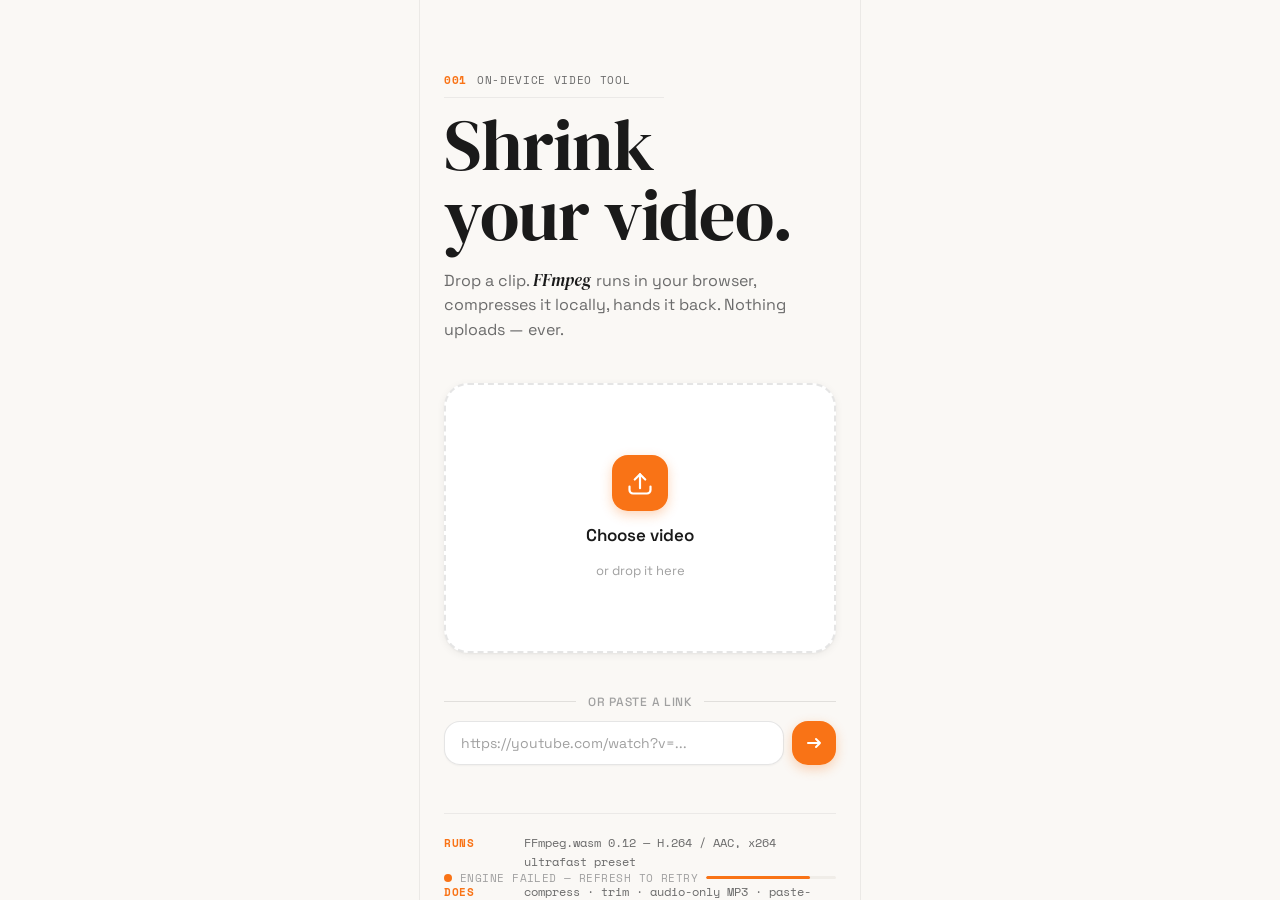
==== commit 51e69e6d: "Editorial redesign + capabilities-first README Home screen: replace pill badge + checkmark feature l" ====
--- a/index.html
+++ b/index.html
@@ -7,13 +7,25 @@
     <meta name="apple-mobile-web-app-status-bar-style" content="default">
     <meta name="theme-color" content="#FAF8F5">
     <meta name="description" content="Compress videos instantly on your device. No uploads, no servers.">
-    <title>Compress</title>
+    <title>Compress — shrink videos without uploading them</title>
+    <meta property="og:title" content="Compress — shrink videos without uploading them">
+    <meta property="og:description" content="Compress videos right in your browser using FFmpeg.wasm. Nothing is uploaded. 100% on-device.">
+    <meta property="og:type" content="website">
+    <meta property="og:url" content="https://compress.applesauce.chat/">
+    <meta property="og:site_name" content="compress.applesauce.chat">
+    <meta property="og:image" content="https://compress.applesauce.chat/screenshot.png">
+    <meta property="og:image:type" content="image/png">
+    <meta name="twitter:card" content="summary_large_image">
+    <meta name="twitter:title" content="Compress — shrink videos without uploading them">
+    <meta name="twitter:description" content="Compress videos right in your browser using FFmpeg.wasm. Nothing is uploaded. 100% on-device.">
+    <meta name="twitter:image" content="https://compress.applesauce.chat/screenshot.png">
+    <link rel="canonical" href="https://compress.applesauce.chat/">
     <link rel="manifest" href="manifest.json">
     <link rel="icon" href="data:image/svg+xml,<svg xmlns='http://www.w3.org/2000/svg' viewBox='0 0 100 100'><rect width='100' height='100' rx='22' fill='%23F97316'/><path d='M30 32L50 48L70 32M30 68L50 52L70 68M35 50H65' stroke='white' stroke-width='7' stroke-linecap='round' stroke-linejoin='round' fill='none'/></svg>">
     <link rel="apple-touch-icon" href="icon-192.png">
     <link rel="preconnect" href="https://fonts.googleapis.com">
     <link rel="preconnect" href="https://fonts.gstatic.com" crossorigin>
-    <link href="https://fonts.googleapis.com/css2?family=Space+Grotesk:wght@400;500;600;700&display=swap" rel="stylesheet">
+    <link href="https://fonts.googleapis.com/css2?family=DM+Serif+Display:ital@0;1&family=Space+Grotesk:wght@400;500;600;700&family=Space+Mono:wght@400;700&display=swap" rel="stylesheet">
     <link rel="stylesheet" href="style.css">
 </head>
 <body>
@@ -22,9 +34,9 @@
         <div id="screen-select" class="screen active" data-screen="0">
             <div class="screen-inner">
                 <div class="select-top">
-                    <span class="badge">100% on-device</span>
+                    <div class="eyebrow"><span class="eyebrow-num">001</span><span class="eyebrow-label">on-device video tool</span></div>
                     <h1>Shrink<br>your video.</h1>
-                    <p class="tagline">Compress locally. Nothing uploaded. Ever.</p>
+                    <p class="tagline">Drop a clip. <em>FFmpeg</em> runs in your browser, compresses it locally, hands it back. Nothing uploads — ever.</p>
                 </div>
 
                 <label class="file-picker" id="dropZone">
@@ -56,20 +68,50 @@
                         <span id="urlStatusText">Fetching video...</span>
                     </div>
                     <div class="url-actions hidden" id="urlActions">
-                        <button class="url-action save" id="urlSaveBtn">
-                            <svg viewBox="0 0 20 20" fill="none"><path d="M17 12.5v3.333A1.667 1.667 0 0115.333 17.5H4.667A1.667 1.667 0 013 15.833V12.5M6.667 8.333L10 11.667l3.333-3.334M10 11.667V2.5" stroke="currentColor" stroke-width="1.8" stroke-linecap="round" stroke-linejoin="round"/></svg>
-                            Save
-                        </button>
-                        <button class="url-action compress" id="urlCompressBtn">
-                            <svg viewBox="0 0 20 20" fill="none"><path d="M4 10h12M12 6l4 4-4 4" stroke="currentColor" stroke-width="2" stroke-linecap="round" stroke-linejoin="round"/></svg>
-                            Compress
-                        </button>
-                        <button class="url-action edit" id="urlEditBtn">
-                            <svg viewBox="0 0 20 20" fill="none"><path d="M3 17h4l10-10a2.828 2.828 0 00-4-4L3 13v4zM11 5l4 4" stroke="currentColor" stroke-width="1.8" stroke-linecap="round" stroke-linejoin="round"/></svg>
-                            Edit
-                        </button>
-                    </div>
-                </div>
+                        <div class="url-actions-grid">
+                            <button class="url-action save" id="urlSaveBtn">
+                                <svg viewBox="0 0 20 20" fill="none"><path d="M17 12.5v3.333A1.667 1.667 0 0115.333 17.5H4.667A1.667 1.667 0 013 15.833V12.5M6.667 8.333L10 11.667l3.333-3.334M10 11.667V2.5" stroke="currentColor" stroke-width="1.8" stroke-linecap="round" stroke-linejoin="round"/></svg>
+                                <span>Save video</span>
+                            </button>
+                            <button class="url-action share" id="urlShareBtn">
+                                <svg viewBox="0 0 20 20" fill="none"><path d="M8.5 11.5a3 3 0 010-4.243l2.121-2.121a3 3 0 014.243 4.243l-1 1M11.5 8.5a3 3 0 010 4.243l-2.121 2.121a3 3 0 01-4.243-4.243l1-1" stroke="currentColor" stroke-width="1.8" stroke-linecap="round" stroke-linejoin="round"/></svg>
+                                <span id="urlShareLabel">Share link</span>
+                            </button>
+                            <button class="url-action compress" id="urlCompressBtn">
+                                <svg viewBox="0 0 20 20" fill="none"><path d="M4 10h12M12 6l4 4-4 4" stroke="currentColor" stroke-width="2" stroke-linecap="round" stroke-linejoin="round"/></svg>
+                                <span>Compress</span>
+                            </button>
+                            <button class="url-action edit" id="urlEditBtn">
+                                <svg viewBox="0 0 20 20" fill="none"><path d="M3 17h4l10-10a2.828 2.828 0 00-4-4L3 13v4zM11 5l4 4" stroke="currentColor" stroke-width="1.8" stroke-linecap="round" stroke-linejoin="round"/></svg>
+                                <span>Trim</span>
+                            </button>
+                            <button class="url-action audio url-action-wide" id="urlAudioBtn">
+                                <svg viewBox="0 0 20 20" fill="none"><path d="M8 15V5l9-2v10M8 15a2.5 2.5 0 11-5 0 2.5 2.5 0 015 0zm9-2a2.5 2.5 0 11-5 0 2.5 2.5 0 015 0z" stroke="currentColor" stroke-width="1.8" stroke-linecap="round" stroke-linejoin="round"/></svg>
+                                <span>Audio only</span>
+                            </button>
+                        </div>
+                        <p class="url-share-hint" id="urlShareHint">Share links live for 24 hours, then expire.</p>
+                    </div>
+                </div>
+
+                <section class="specs" id="homeFeatures" aria-label="Technical capabilities">
+                    <div class="spec-row">
+                        <span class="spec-key">runs</span>
+                        <span class="spec-val">FFmpeg.wasm 0.12 — H.264 / AAC, x264 ultrafast preset</span>
+                    </div>
+                    <div class="spec-row">
+                        <span class="spec-key">does</span>
+                        <span class="spec-val">compress &middot; trim &middot; audio-only MP3 &middot; paste-from-link</span>
+                    </div>
+                    <div class="spec-row">
+                        <span class="spec-key">share</span>
+                        <span class="spec-val">links live 24h with iMessage / Discord previews</span>
+                    </div>
+                    <div class="spec-row">
+                        <span class="spec-key">data</span>
+                        <span class="spec-val">0 bytes uploaded. service-worker cache, that's it.</span>
+                    </div>
+                </section>
 
                 <button class="about-link" id="aboutBtn">About this app</button>
             </div>
@@ -348,6 +390,11 @@
                     <span>Save Video</span>
                 </button>
                 <button class="btn-ghost" id="shareBtn">Share</button>
+                <button class="btn-ghost" id="shareLinkBtn">
+                    <svg viewBox="0 0 20 20" fill="none" class="btn-ico" aria-hidden="true"><path d="M8.5 11.5a3 3 0 010-4.243l2.121-2.121a3 3 0 014.243 4.243l-1 1M11.5 8.5a3 3 0 010 4.243l-2.121 2.121a3 3 0 01-4.243-4.243l1-1" stroke="currentColor" stroke-width="1.7" stroke-linecap="round" stroke-linejoin="round"/></svg>
+                    <span id="shareLinkLabel">Copy share link</span>
+                </button>
+                <p class="share-hint" id="shareHint">Links work for 24 hours, then expire.</p>
                 <button class="btn-text" id="anotherBtn">Compress another</button>
             </div>
         </div>
@@ -443,18 +490,31 @@
 
             <div class="screen-inner scroll-y">
                 <div class="about-content">
-                    <h2>No ads. No tracking.<br>No cloud.</h2>
-
-                    <p>Your video never leaves your device. We compress it right here, in your browser, using FFmpeg compiled to WebAssembly.</p>
-
-                    <p>Why? Because compression is solved. FFmpeg has been doing this for 25 years. There's no reason to upload your private videos to some server, wait in a queue, and download a watermarked result.</p>
+                    <h2>No ads. No tracking.<br>No accounts.</h2>
+
+                    <p>Compression runs in your browser. The video never leaves your device unless <em>you</em> choose to share it.</p>
+
+                    <p>Why? Compression is solved. FFmpeg has been doing this for 25 years. There's no reason to upload your private clips to some server, wait in a queue, and download a watermarked result.</p>
+
+                    <div class="about-divider"></div>
+
+                    <h3>What you can do</h3>
+                    <ul class="about-checklist">
+                        <li><strong>Compress videos</strong> right in your browser — High / Medium / Low / target-size presets.</li>
+                        <li><strong>Paste a link</strong> from TikTok, YouTube, Instagram, X — we fetch the file for you.</li>
+                        <li><strong>Extract audio</strong> from any clip as MP3.</li>
+                        <li><strong>Trim &amp; split</strong> a video down to just the part you want.</li>
+                        <li><strong>Share for 24 hours</strong> with an auto-previewing link that embeds in iMessage, Discord, and Slack with a thumbnail and inline player.</li>
+                    </ul>
 
                     <div class="about-divider"></div>
 
                     <h3>How it works</h3>
                     <p>FFmpeg.wasm runs entirely in your browser. The ~30 MB engine downloads once and gets cached. After that, compression works offline.</p>
 
-                    <p>No account. No login. No "premium tier." No "3 free conversions." Just pick a video and compress it.</p>
+                    <p>The link-download &amp; share features run on a small server because browsers can't fetch files from third-party sites. Files dropped into the share bucket auto-delete after 24 hours — no permanent storage, no accounts.</p>
+
+                    <p>No login. No "premium tier." No "3 free conversions." Just pick a video and go.</p>
 
                     <div class="about-divider"></div>
 
--- a/style.css
+++ b/style.css
@@ -29,6 +29,8 @@
     --safe-b: env(safe-area-inset-bottom, 0px);
     --safe-t: env(safe-area-inset-top, 0px);
     --font: 'Space Grotesk', -apple-system, system-ui, sans-serif;
+    --font-serif: 'DM Serif Display', Georgia, serif;
+    --font-mono: 'Space Mono', ui-monospace, SFMono-Regular, monospace;
     --spring: cubic-bezier(0.34, 1.56, 0.64, 1);
     --ease: cubic-bezier(0.4, 0, 0.2, 1);
 }
@@ -177,44 +179,71 @@
 #screen-select .screen-inner {
     display: flex;
     flex-direction: column;
-    justify-content: space-between;
+    justify-content: flex-start;
     padding-top: calc(72px + var(--safe-t));
     padding-bottom: 24px;
     gap: 40px;
 }
 
+@media (max-height: 740px) {
+    #screen-select .screen-inner {
+        gap: 20px;
+        padding-top: calc(56px + var(--safe-t));
+    }
+    #screen-select .specs { display: none; }
+    #screen-select .file-picker {
+        aspect-ratio: auto;
+        min-height: 140px;
+        max-height: 24vh;
+    }
+}
+
 .select-top {
     display: flex;
     flex-direction: column;
     gap: 16px;
 }
 
-.badge {
-    display: inline-flex;
+.eyebrow {
+    display: flex;
     align-self: flex-start;
-    padding: 6px 14px;
-    font-size: 12px;
-    font-weight: 600;
-    letter-spacing: 0.04em;
+    align-items: baseline;
+    gap: 10px;
+    font-family: var(--font-mono);
+    font-size: 11px;
+    letter-spacing: 0.06em;
     text-transform: uppercase;
-    color: var(--accent);
-    background: var(--accent-soft);
-    border-radius: var(--r-full);
-}
+    color: var(--text-3);
+    padding-bottom: 8px;
+    border-bottom: 1px solid var(--border);
+    min-width: 220px;
+}
+.eyebrow-num { color: var(--accent); font-weight: 700; }
+.eyebrow-label { color: var(--text-2); }
 
 .select-top h1 {
-    font-size: clamp(40px, 10vw, 56px);
-    font-weight: 700;
-    line-height: 1.05;
-    letter-spacing: -0.03em;
+    font-family: var(--font-serif);
+    font-size: clamp(48px, 12vw, 72px);
+    font-weight: 400;
+    line-height: 0.98;
+    letter-spacing: -0.015em;
     color: var(--text);
+    margin-top: -4px;
 }
 
 .tagline {
     font-size: 16px;
     color: var(--text-2);
-    max-width: 280px;
-    line-height: 1.5;
+    max-width: 360px;
+    line-height: 1.55;
+}
+.tagline em {
+    font-family: var(--font-serif);
+    font-style: italic;
+    font-weight: 400;
+    color: var(--text);
+    font-size: 1.06em;
+    letter-spacing: 0.005em;
 }
 
 /* ---- File Picker ---- */
@@ -224,6 +253,9 @@
     justify-content: center;
     width: 100%;
     aspect-ratio: 4 / 3;
+    max-height: 30vh;
+    min-height: 180px;
+    flex-shrink: 0;
     border-radius: var(--r-lg);
     cursor: pointer;
     background: var(--surface);
@@ -410,31 +442,43 @@
 /* ---- URL action buttons ---- */
 .url-actions {
     display: flex;
+    flex-direction: column;
     gap: 8px;
     animation: slideUp 0.3s var(--spring);
 }
 
+/* All five action buttons share one uniform grid. The Audio button spans
+   the bottom row so the layout is 2 / 2 / 1 with everything the same height. */
+.url-actions-grid {
+    display: grid;
+    grid-template-columns: 1fr 1fr;
+    gap: 8px;
+}
+.url-actions-grid .url-action-wide {
+    grid-column: 1 / -1;
+}
+
 .url-action {
-    flex: 1;
-    display: flex;
-    flex-direction: column;
-    align-items: center;
-    gap: 4px;
-    padding: 12px 8px;
+    display: flex;
+    align-items: center;
+    justify-content: center;
+    gap: 8px;
+    min-height: 52px;
+    padding: 12px 14px;
     border: 1.5px solid var(--border-strong);
     border-radius: var(--r);
     background: var(--surface);
     color: var(--text-2);
-    font-size: 12px;
+    font-size: 13px;
     font-weight: 600;
     font-family: var(--font);
     cursor: pointer;
     box-shadow: var(--shadow-sm);
-    transition: all 0.2s var(--spring);
+    transition: transform 0.2s var(--spring), opacity 0.2s ease;
 }
 
 .url-action:active { transform: scale(0.94); }
-.url-action svg { width: 20px; height: 20px; }
+.url-action svg { width: 18px; height: 18px; flex-shrink: 0; }
 
 .url-action.save {
     border-color: rgba(16, 185, 129, 0.3);
@@ -452,6 +496,71 @@
     border-color: rgba(249, 115, 22, 0.2);
     color: var(--accent);
     background: var(--accent-soft);
+}
+
+.url-action.audio {
+    border-color: rgba(99, 102, 241, 0.25);
+    color: #6366f1;
+    background: rgba(99, 102, 241, 0.08);
+}
+
+.url-action.share {
+    border-color: rgba(59, 130, 246, 0.3);
+    color: #3b82f6;
+    background: rgba(59, 130, 246, 0.08);
+}
+
+.url-action:disabled {
+    opacity: 0.5;
+    cursor: not-allowed;
+}
+
+.url-share-hint {
+    margin: 6px 0 0;
+    font-size: 11px;
+    color: var(--text-3);
+    text-align: center;
+    line-height: 1.4;
+    word-break: break-all;
+}
+
+/* When URL flow is active, collapse the file picker + about link
+   so the action buttons can breathe and fill the freed space. */
+.screen.url-active .file-picker,
+.screen.url-active .url-divider,
+.screen.url-active .about-link,
+.screen.url-active .select-top .tagline {
+    display: none;
+}
+.screen.url-active .select-top h1 {
+    font-size: 1.6rem;
+    margin-bottom: 8px;
+}
+
+/* When URL flow is active, give the action grid more breathing room
+   so the (uniform-sized) buttons read as the focus. */
+.screen.url-active .url-section {
+    flex: 1;
+    display: flex;
+    flex-direction: column;
+    gap: 12px;
+    justify-content: flex-end;
+    padding-bottom: 16px;
+}
+.screen.url-active .url-actions {
+    gap: 10px;
+}
+.screen.url-active .url-actions-grid {
+    gap: 10px;
+}
+.screen.url-active .url-action {
+    min-height: 64px;
+    padding: 16px 14px;
+    font-size: 14px;
+}
+.screen.url-active .url-action svg {
+    width: 20px;
+    height: 20px;
 }
 
 /* ---- Engine status chip ---- */
@@ -494,10 +603,13 @@
 }
 
 .engine-label {
-    font-size: 12px;
-    color: var(--text-3);
-    font-weight: 500;
+    font-family: var(--font-mono);
+    font-size: 11px;
+    color: var(--text-3);
+    font-weight: 400;
+    letter-spacing: 0.04em;
     flex-shrink: 0;
+    text-transform: uppercase;
 }
 
 .engine-progress {
@@ -780,6 +892,14 @@
     cursor: pointer;
 }
 .btn-text:active { color: var(--text-2); }
+
+.share-hint {
+    margin: 4px 0 0;
+    font-size: 12px;
+    color: var(--text-3);
+    text-align: center;
+    line-height: 1.4;
+}
 
 /* ======================================================
    Screen 3 — Progress
@@ -1213,6 +1333,48 @@
     margin-bottom: 16px;
 }
 
+.about-checklist {
+    list-style: none;
+    margin: 0 0 16px;
+    padding: 0;
+    display: flex;
+    flex-direction: column;
+    gap: 10px;
+}
+.about-checklist li {
+    position: relative;
+    padding-left: 26px;
+    font-size: 14px;
+    line-height: 1.55;
+    color: var(--text-2);
+}
+.about-checklist li::before {
+    content: "";
+    position: absolute;
+    left: 0;
+    top: 4px;
+    width: 16px;
+    height: 16px;
+    border-radius: 50%;
+    background: var(--accent-soft);
+    box-shadow: inset 0 0 0 1.5px var(--accent);
+}
+.about-checklist li::after {
+    content: "";
+    position: absolute;
+    left: 4px;
+    top: 8px;
+    width: 5px;
+    height: 9px;
+    border: solid var(--accent);
+    border-width: 0 1.5px 1.5px 0;
+    transform: rotate(45deg);
+}
+.about-checklist li strong {
+    color: var(--text);
+    font-weight: 600;
+}
+
 .about-divider {
     width: 40px;
     height: 3px;
@@ -1250,6 +1412,38 @@
     font-size: 14px;
     color: var(--text-3);
     font-style: italic;
+}
+
+/* ---- Specs block (home) ---- */
+.specs {
+    margin-top: 8px;
+    border-top: 1px solid var(--border);
+    padding-top: 20px;
+    display: flex;
+    flex-direction: column;
+    gap: 12px;
+}
+.spec-row {
+    display: grid;
+    grid-template-columns: 64px 1fr;
+    gap: 16px;
+    align-items: baseline;
+    font-family: var(--font-mono);
+    font-size: 12px;
+    line-height: 1.55;
+}
+.spec-key {
+    color: var(--accent);
+    text-transform: uppercase;
+    letter-spacing: 0.06em;
+    font-weight: 700;
+    font-size: 11px;
+}
+.spec-val {
+    color: var(--text-2);
+}
+.screen.url-active .specs {
+    display: none;
 }
 
 /* ---- About link on home screen ---- */
